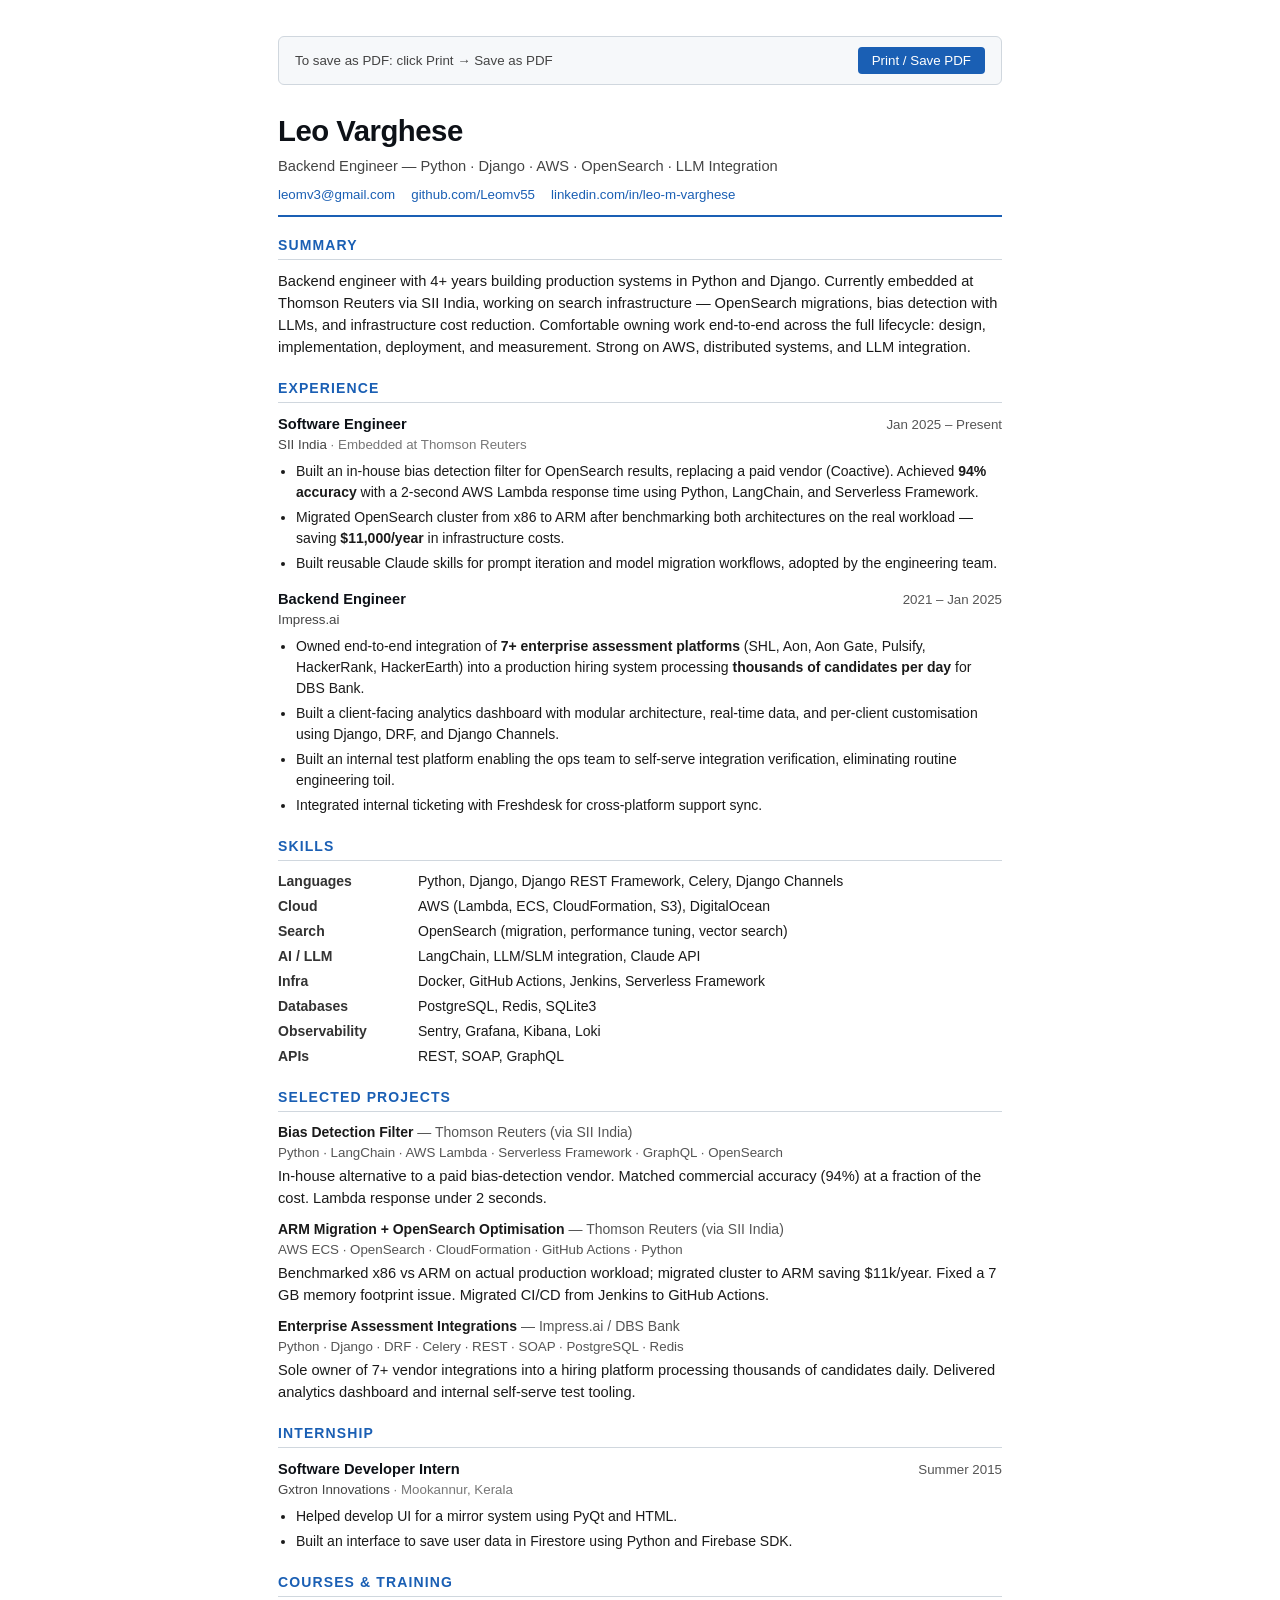
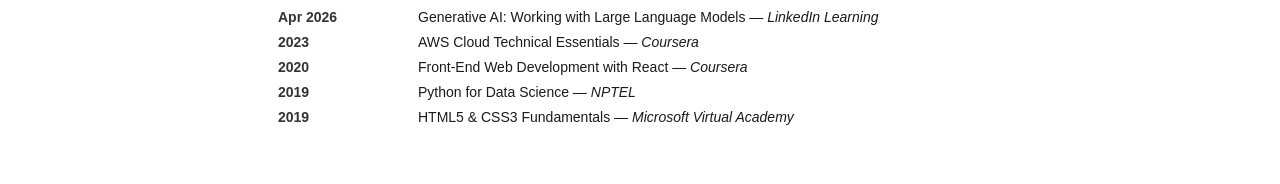
==== resume.html @ 6faa48f7 "Launch new portfolio site Complete rebuild: dark theme, terminal hero (man leo format), D3.js depend" ====
<!DOCTYPE html>
<html lang="en">
<head>
  <meta charset="UTF-8" />
  <meta name="viewport" content="width=device-width, initial-scale=1.0" />
  <title>Leo Varghese — Resume</title>
  <style>
    /* ── Reset & base ── */
    *, *::before, *::after { box-sizing: border-box; margin: 0; padding: 0; }

    body {
      font-family: 'Segoe UI', Arial, Helvetica, sans-serif;
      font-size: 11pt;
      line-height: 1.5;
      color: #1a1a1a;
      background: #fff;
      max-width: 820px;
      margin: 0 auto;
      padding: 36px 48px;
    }

    a { color: #1a5fb4; text-decoration: none; }
    a:hover { text-decoration: underline; }

    /* ── Header ── */
    .resume-header { border-bottom: 2px solid #1a5fb4; padding-bottom: 10px; margin-bottom: 18px; }

    .resume-header h1 {
      font-size: 22pt;
      font-weight: 700;
      letter-spacing: -0.5px;
      color: #0d1117;
    }

    .resume-header .tagline {
      font-size: 11pt;
      color: #444;
      margin-top: 2px;
    }

    .resume-header .contacts {
      display: flex;
      flex-wrap: wrap;
      gap: 16px;
      margin-top: 8px;
      font-size: 10pt;
      color: #333;
    }

    .resume-header .contacts span::before {
      content: '';
    }

    /* ── Section ── */
    .section { margin-bottom: 20px; }

    .section-title {
      font-size: 10.5pt;
      font-weight: 700;
      text-transform: uppercase;
      letter-spacing: 0.08em;
      color: #1a5fb4;
      border-bottom: 1px solid #d0d7de;
      padding-bottom: 3px;
      margin-bottom: 10px;
    }

    /* ── Experience ── */
    .job { margin-bottom: 14px; }

    .job-header {
      display: flex;
      justify-content: space-between;
      align-items: baseline;
      flex-wrap: wrap;
      gap: 4px;
    }

    .job-title {
      font-weight: 700;
      font-size: 11pt;
      color: #0d1117;
    }

    .job-dates {
      font-size: 10pt;
      color: #555;
      white-space: nowrap;
    }

    .job-company {
      font-size: 10pt;
      color: #444;
      margin-bottom: 6px;
    }

    .job-company em {
      font-style: normal;
      color: #777;
    }

    ul.bullets {
      padding-left: 18px;
      list-style: disc;
    }

    ul.bullets li {
      margin-bottom: 4px;
      font-size: 10.5pt;
    }

    /* ── Skills ── */
    .skills-grid {
      display: grid;
      grid-template-columns: 130px 1fr;
      gap: 4px 10px;
      font-size: 10.5pt;
    }

    .skills-grid .label {
      font-weight: 600;
      color: #333;
    }

    /* ── Projects ── */
    .project { margin-bottom: 10px; }

    .project-name {
      font-weight: 700;
      font-size: 10.5pt;
    }

    .project-meta {
      font-size: 10pt;
      color: #555;
      margin-bottom: 2px;
    }

    /* ── Print ── */
    @media print {
      body { padding: 18px 24px; font-size: 10.5pt; }
      a { color: #1a5fb4; }
      .no-print { display: none; }
    }

    /* ── Download bar (screen only) ── */
    .download-bar {
      background: #f6f8fa;
      border: 1px solid #d0d7de;
      border-radius: 6px;
      padding: 10px 16px;
      margin-bottom: 24px;
      display: flex;
      align-items: center;
      justify-content: space-between;
      font-size: 10pt;
      color: #444;
    }

    .download-bar button {
      background: #1a5fb4;
      color: #fff;
      border: none;
      border-radius: 4px;
      padding: 6px 14px;
      font-size: 10pt;
      cursor: pointer;
    }

    .download-bar button:hover { background: #1248a0; }
  </style>
</head>
<body>

  <!-- Download bar (hidden when printing) -->
  <div class="download-bar no-print">
    <span>To save as PDF: click Print → Save as PDF</span>
    <button onclick="window.print()">Print / Save PDF</button>
  </div>

  <!-- ── Header ── -->
  <header class="resume-header">
    <h1>Leo Varghese</h1>
    <p class="tagline">Backend Engineer — Python · Django · AWS · OpenSearch · LLM Integration</p>
    <div class="contacts">
      <span><a href="mailto:leomv3@gmail.com">leomv3@gmail.com</a></span>
      <span><a href="https://github.com/Leomv55" target="_blank" rel="noopener">github.com/Leomv55</a></span>
      <span><a href="https://www.linkedin.com/in/leo-m-varghese/" target="_blank" rel="noopener">linkedin.com/in/leo-m-varghese</a></span>
    </div>
  </header>

  <!-- ── Summary ── -->
  <section class="section">
    <h2 class="section-title">Summary</h2>
    <p>
      Backend engineer with 4+ years building production systems in Python and Django. Currently embedded at Thomson Reuters via SII India, working on search infrastructure — OpenSearch migrations, bias detection with LLMs, and infrastructure cost reduction. Comfortable owning work end-to-end across the full lifecycle: design, implementation, deployment, and measurement. Strong on AWS, distributed systems, and LLM integration.
    </p>
  </section>

  <!-- ── Experience ── -->
  <section class="section">
    <h2 class="section-title">Experience</h2>

    <div class="job">
      <div class="job-header">
        <span class="job-title">Software Engineer</span>
        <span class="job-dates">Jan 2025 – Present</span>
      </div>
      <p class="job-company">SII India <em>· Embedded at Thomson Reuters</em></p>
      <ul class="bullets">
        <li>Built an in-house bias detection filter for OpenSearch results, replacing a paid vendor (Coactive). Achieved <strong>94% accuracy</strong> with a 2-second AWS Lambda response time using Python, LangChain, and Serverless Framework.</li>
        <li>Migrated OpenSearch cluster from x86 to ARM after benchmarking both architectures on the real workload — saving <strong>$11,000/year</strong> in infrastructure costs.</li>
        <li>Built reusable Claude skills for prompt iteration and model migration workflows, adopted by the engineering team.</li>
      </ul>
    </div>

    <div class="job">
      <div class="job-header">
        <span class="job-title">Backend Engineer</span>
        <span class="job-dates">2021 – Jan 2025</span>
      </div>
      <p class="job-company">Impress.ai</p>
      <ul class="bullets">
        <li>Owned end-to-end integration of <strong>7+ enterprise assessment platforms</strong> (SHL, Aon, Aon Gate, Pulsify, HackerRank, HackerEarth) into a production hiring system processing <strong>thousands of candidates per day</strong> for DBS Bank.</li>
        <li>Built a client-facing analytics dashboard with modular architecture, real-time data, and per-client customisation using Django, DRF, and Django Channels.</li>
        <li>Built an internal test platform enabling the ops team to self-serve integration verification, eliminating routine engineering toil.</li>
        <li>Integrated internal ticketing with Freshdesk for cross-platform support sync.</li>
      </ul>
    </div>

  </section>

  <!-- ── Skills ── -->
  <section class="section">
    <h2 class="section-title">Skills</h2>
    <div class="skills-grid">
      <span class="label">Languages</span>
      <span>Python, Django, Django REST Framework, Celery, Django Channels</span>

      <span class="label">Cloud</span>
      <span>AWS (Lambda, ECS, CloudFormation, S3), DigitalOcean</span>

      <span class="label">Search</span>
      <span>OpenSearch (migration, performance tuning, vector search)</span>

      <span class="label">AI / LLM</span>
      <span>LangChain, LLM/SLM integration, Claude API</span>

      <span class="label">Infra</span>
      <span>Docker, GitHub Actions, Jenkins, Serverless Framework</span>

      <span class="label">Databases</span>
      <span>PostgreSQL, Redis, SQLite3</span>

      <span class="label">Observability</span>
      <span>Sentry, Grafana, Kibana, Loki</span>

      <span class="label">APIs</span>
      <span>REST, SOAP, GraphQL</span>

    </div>
  </section>

  <!-- ── Selected Projects ── -->
  <section class="section">
    <h2 class="section-title">Selected Projects</h2>

    <div class="project">
      <p class="project-name">Bias Detection Filter <span style="font-weight:400;color:#555;">— Thomson Reuters (via SII India)</span></p>
      <p class="project-meta">Python · LangChain · AWS Lambda · Serverless Framework · GraphQL · OpenSearch</p>
      <p>In-house alternative to a paid bias-detection vendor. Matched commercial accuracy (94%) at a fraction of the cost. Lambda response under 2 seconds.</p>
    </div>

    <div class="project">
      <p class="project-name">ARM Migration + OpenSearch Optimisation <span style="font-weight:400;color:#555;">— Thomson Reuters (via SII India)</span></p>
      <p class="project-meta">AWS ECS · OpenSearch · CloudFormation · GitHub Actions · Python</p>
      <p>Benchmarked x86 vs ARM on actual production workload; migrated cluster to ARM saving $11k/year. Fixed a 7 GB memory footprint issue. Migrated CI/CD from Jenkins to GitHub Actions.</p>
    </div>

    <div class="project">
      <p class="project-name">Enterprise Assessment Integrations <span style="font-weight:400;color:#555;">— Impress.ai / DBS Bank</span></p>
      <p class="project-meta">Python · Django · DRF · Celery · REST · SOAP · PostgreSQL · Redis</p>
      <p>Sole owner of 7+ vendor integrations into a hiring platform processing thousands of candidates daily. Delivered analytics dashboard and internal self-serve test tooling.</p>
    </div>

  </section>

  <!-- ── Internship ── -->
  <section class="section">
    <h2 class="section-title">Internship</h2>

    <div class="job">
      <div class="job-header">
        <span class="job-title">Software Developer Intern</span>
        <span class="job-dates">Summer 2015</span>
      </div>
      <p class="job-company">Gxtron Innovations <em>· Mookannur, Kerala</em></p>
      <ul class="bullets">
        <li>Helped develop UI for a mirror system using PyQt and HTML.</li>
        <li>Built an interface to save user data in Firestore using Python and Firebase SDK.</li>
      </ul>
    </div>

  </section>

  <!-- ── Courses & Training ── -->
  <section class="section">
    <h2 class="section-title">Courses &amp; Training</h2>
    <div class="skills-grid">
      <span class="label">Apr 2026</span>
      <span>Generative AI: Working with Large Language Models — <em>LinkedIn Learning</em></span>

      <span class="label">2023</span>
      <span>AWS Cloud Technical Essentials — <em>Coursera</em></span>

      <span class="label">2020</span>
      <span>Front-End Web Development with React — <em>Coursera</em></span>

      <span class="label">2019</span>
      <span>Python for Data Science — <em>NPTEL</em></span>

      <span class="label">2019</span>
      <span>HTML5 &amp; CSS3 Fundamentals — <em>Microsoft Virtual Academy</em></span>
    </div>
  </section>

</body>
</html>
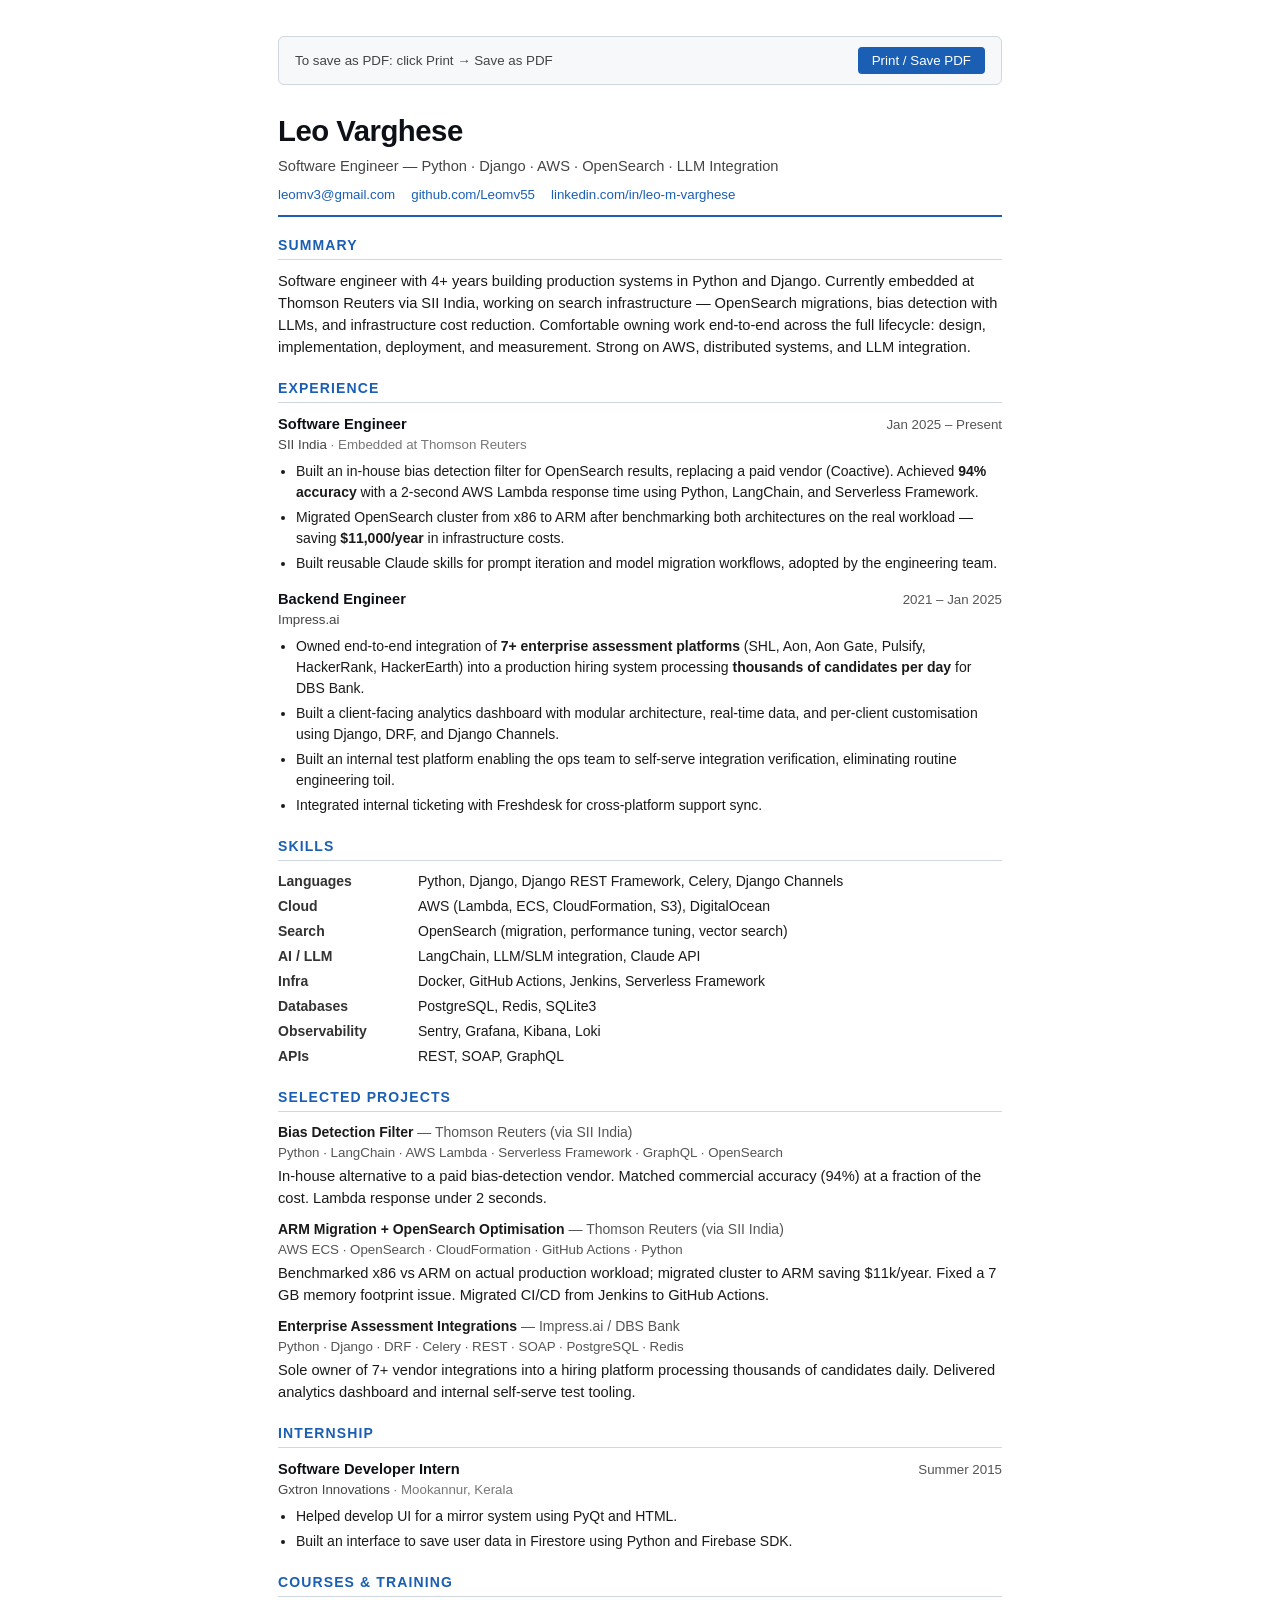
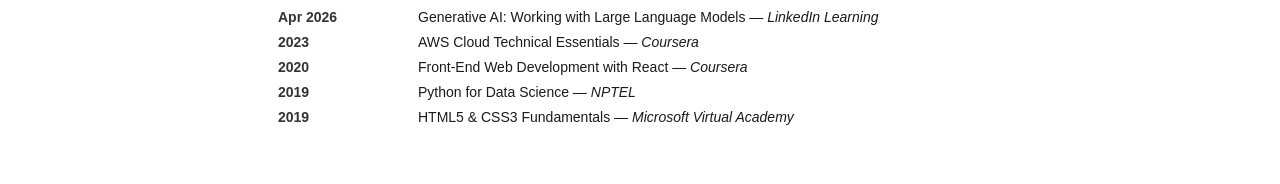
==== commit 043bf510: "Replace Backend Engineer with Software Engineer throughout Co-Authored-By: Claude Sonnet 4.6 <norepl" ====
--- a/resume.html
+++ b/resume.html
@@ -181,7 +181,7 @@
   <!-- ── Header ── -->
   <header class="resume-header">
     <h1>Leo Varghese</h1>
-    <p class="tagline">Backend Engineer — Python · Django · AWS · OpenSearch · LLM Integration</p>
+    <p class="tagline">Software Engineer — Python · Django · AWS · OpenSearch · LLM Integration</p>
     <div class="contacts">
       <span><a href="mailto:leomv3@gmail.com">leomv3@gmail.com</a></span>
       <span><a href="https://github.com/Leomv55" target="_blank" rel="noopener">github.com/Leomv55</a></span>
@@ -193,7 +193,7 @@
   <section class="section">
     <h2 class="section-title">Summary</h2>
     <p>
-      Backend engineer with 4+ years building production systems in Python and Django. Currently embedded at Thomson Reuters via SII India, working on search infrastructure — OpenSearch migrations, bias detection with LLMs, and infrastructure cost reduction. Comfortable owning work end-to-end across the full lifecycle: design, implementation, deployment, and measurement. Strong on AWS, distributed systems, and LLM integration.
+      Software engineer with 4+ years building production systems in Python and Django. Currently embedded at Thomson Reuters via SII India, working on search infrastructure — OpenSearch migrations, bias detection with LLMs, and infrastructure cost reduction. Comfortable owning work end-to-end across the full lifecycle: design, implementation, deployment, and measurement. Strong on AWS, distributed systems, and LLM integration.
     </p>
   </section>
 
